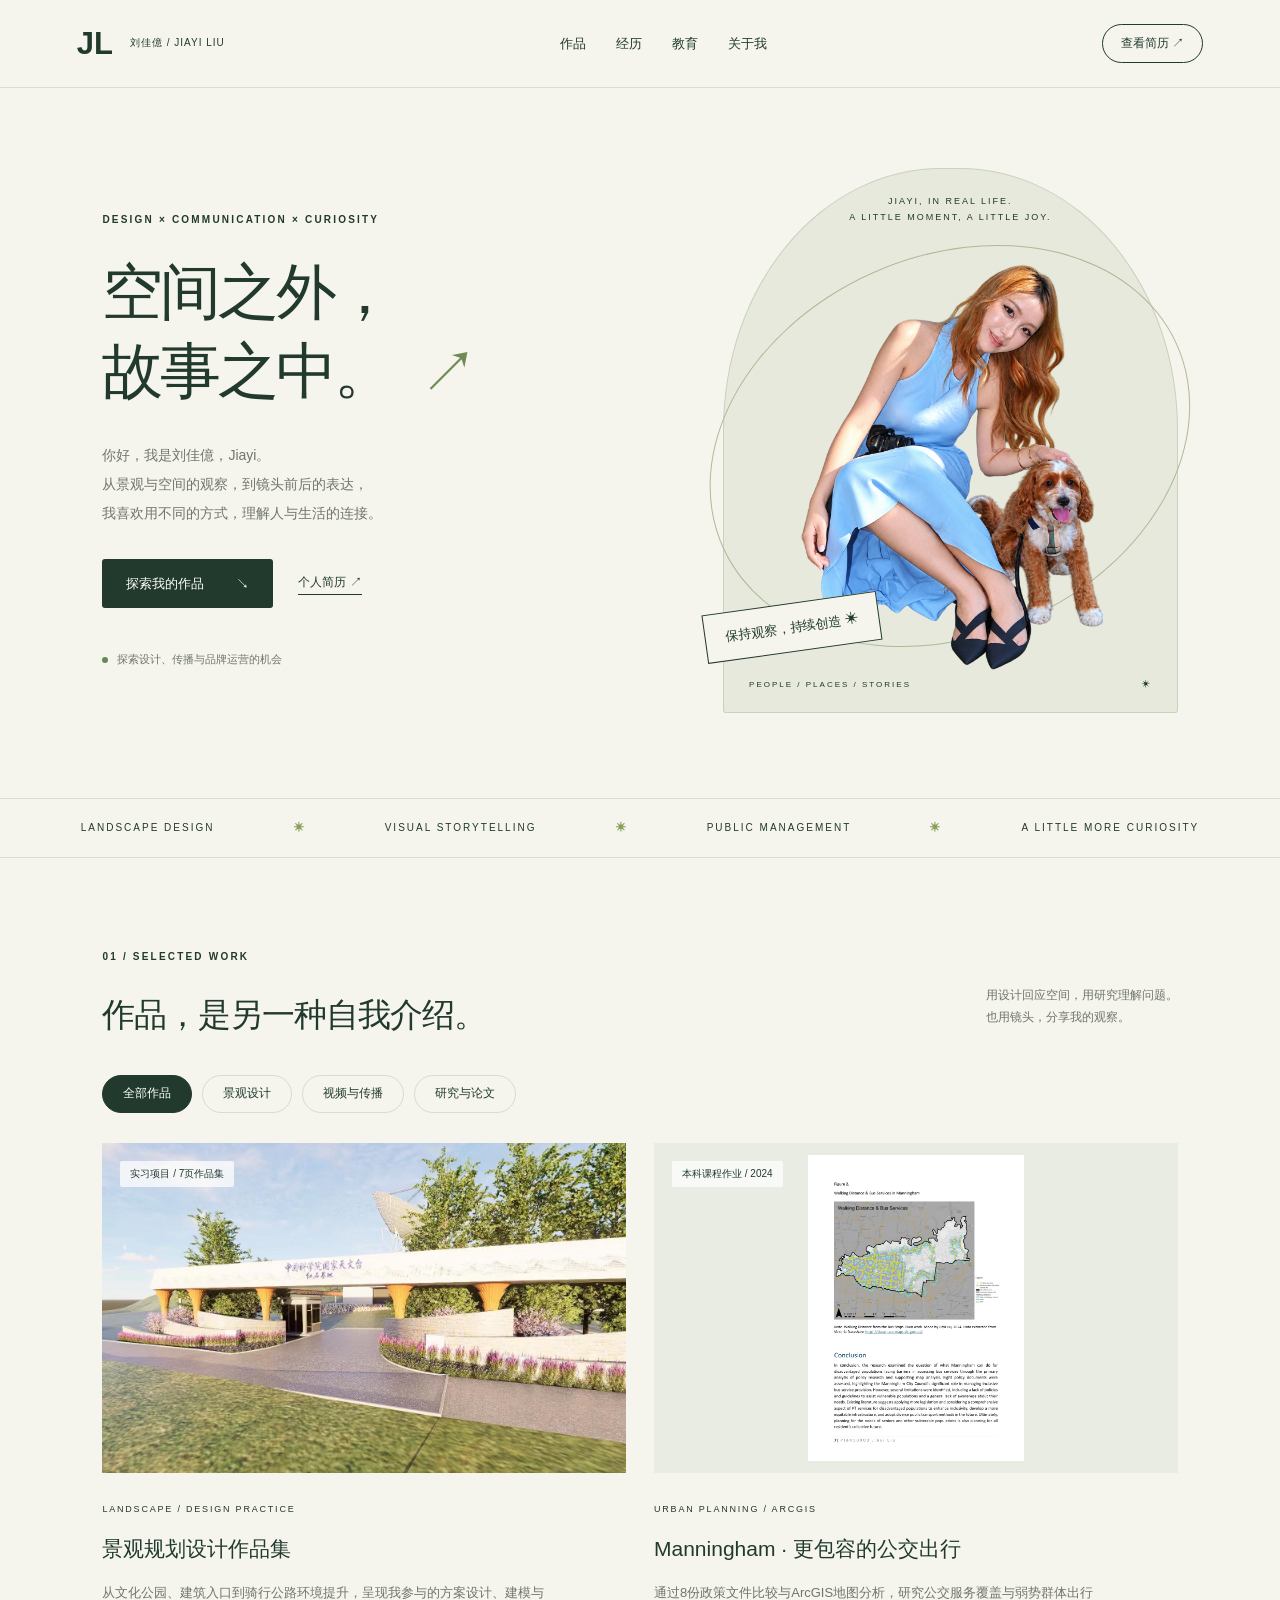
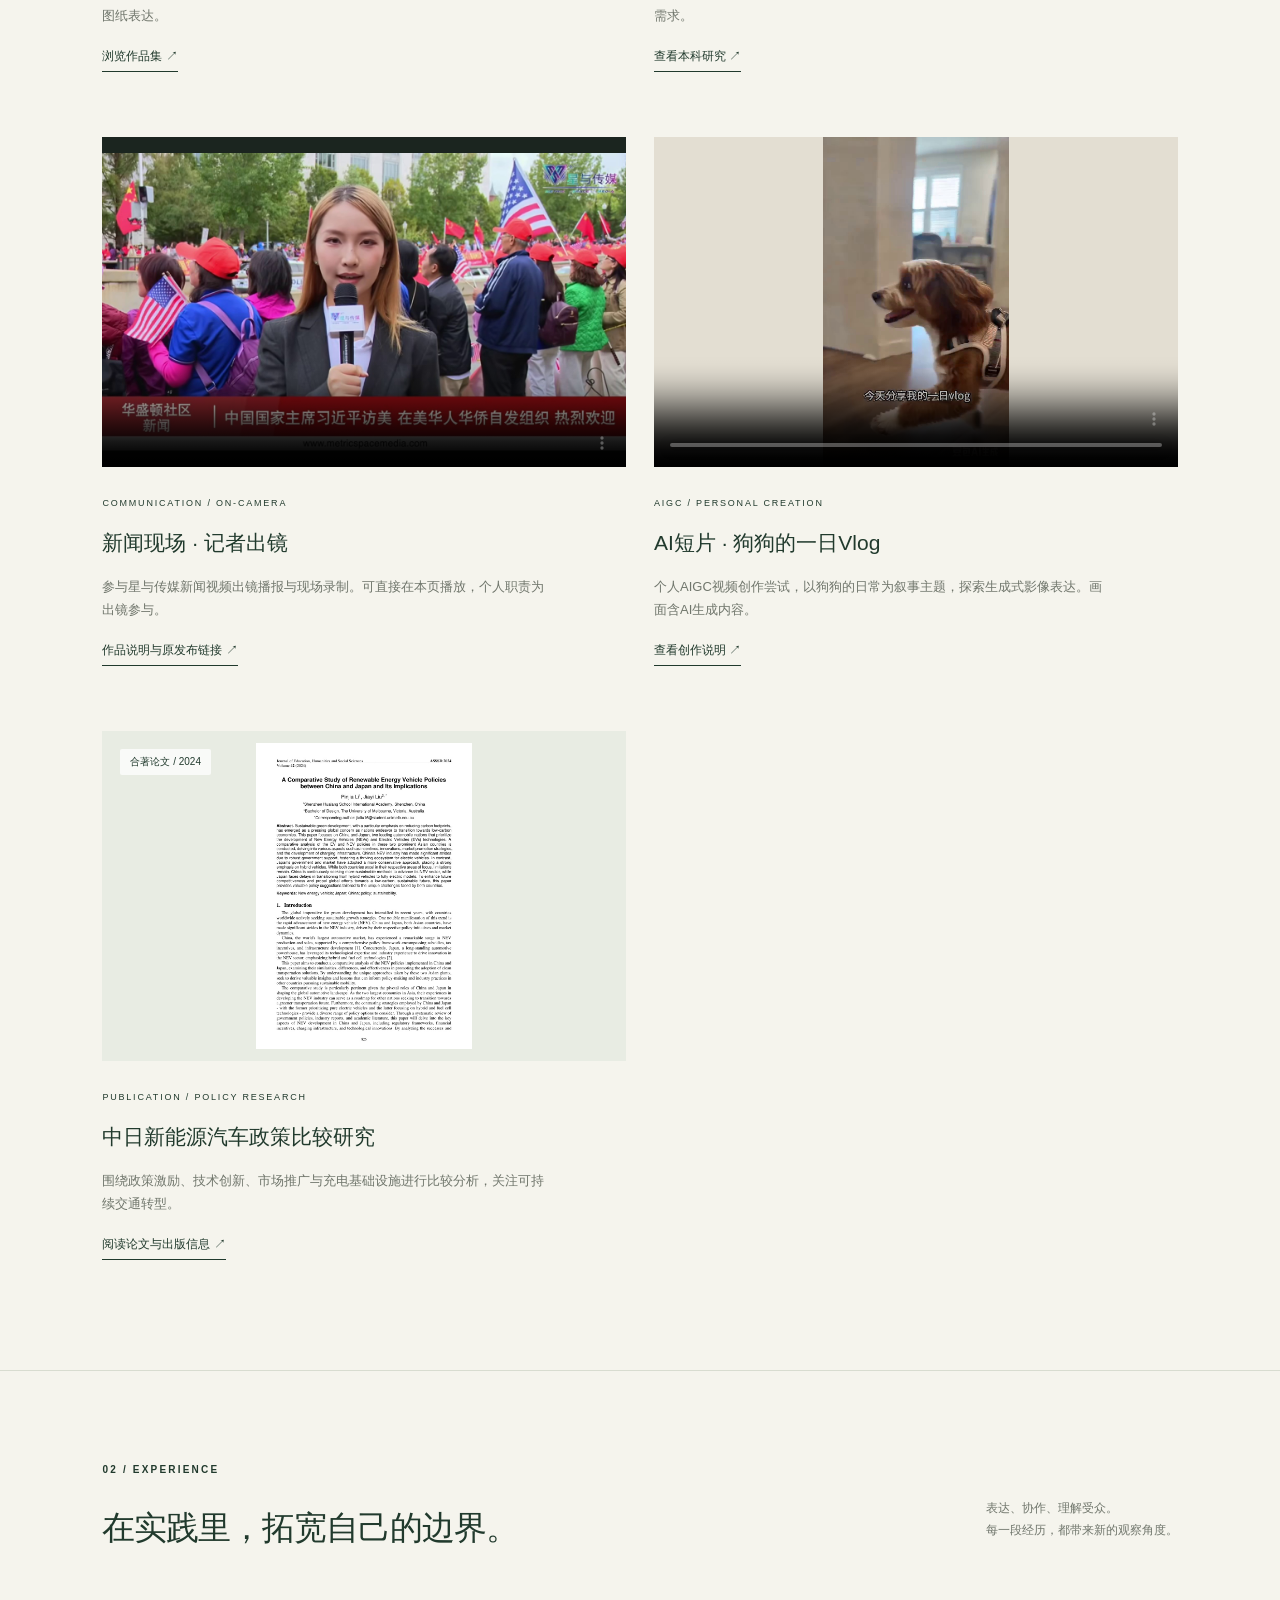
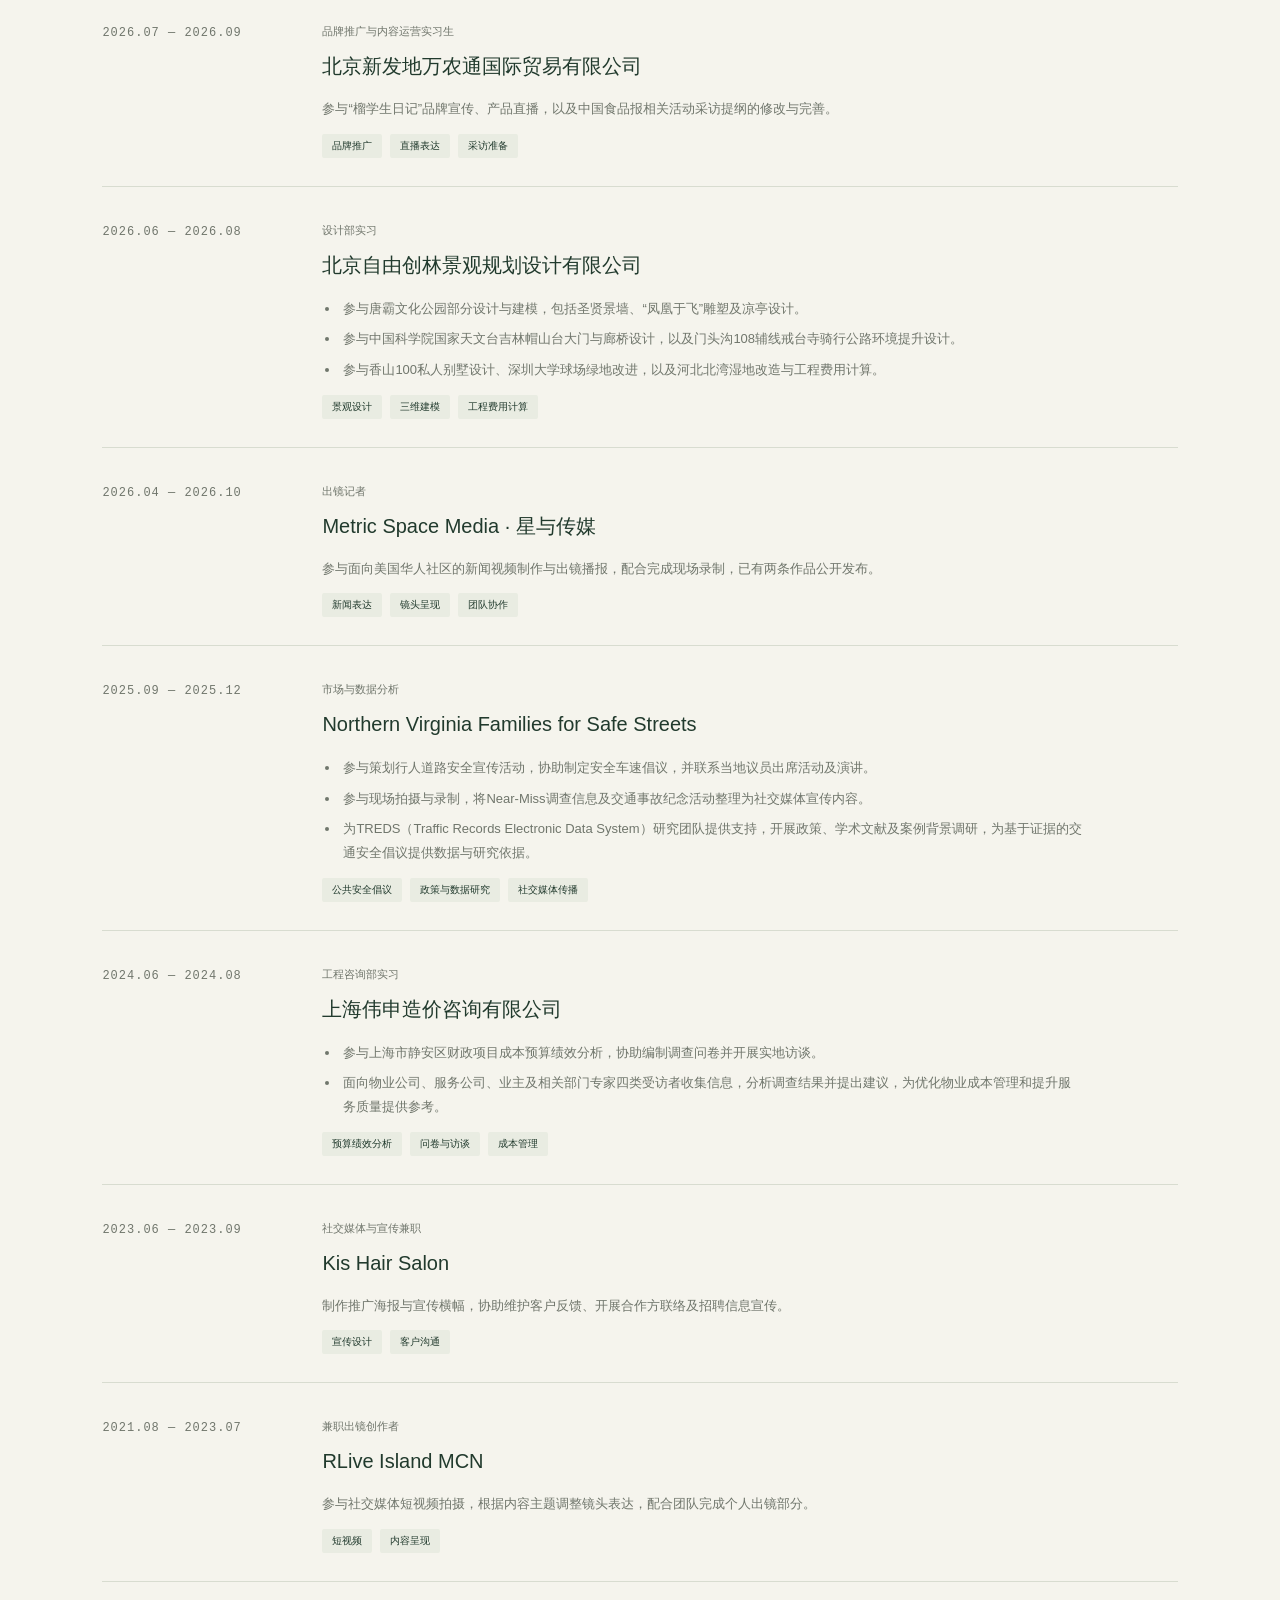
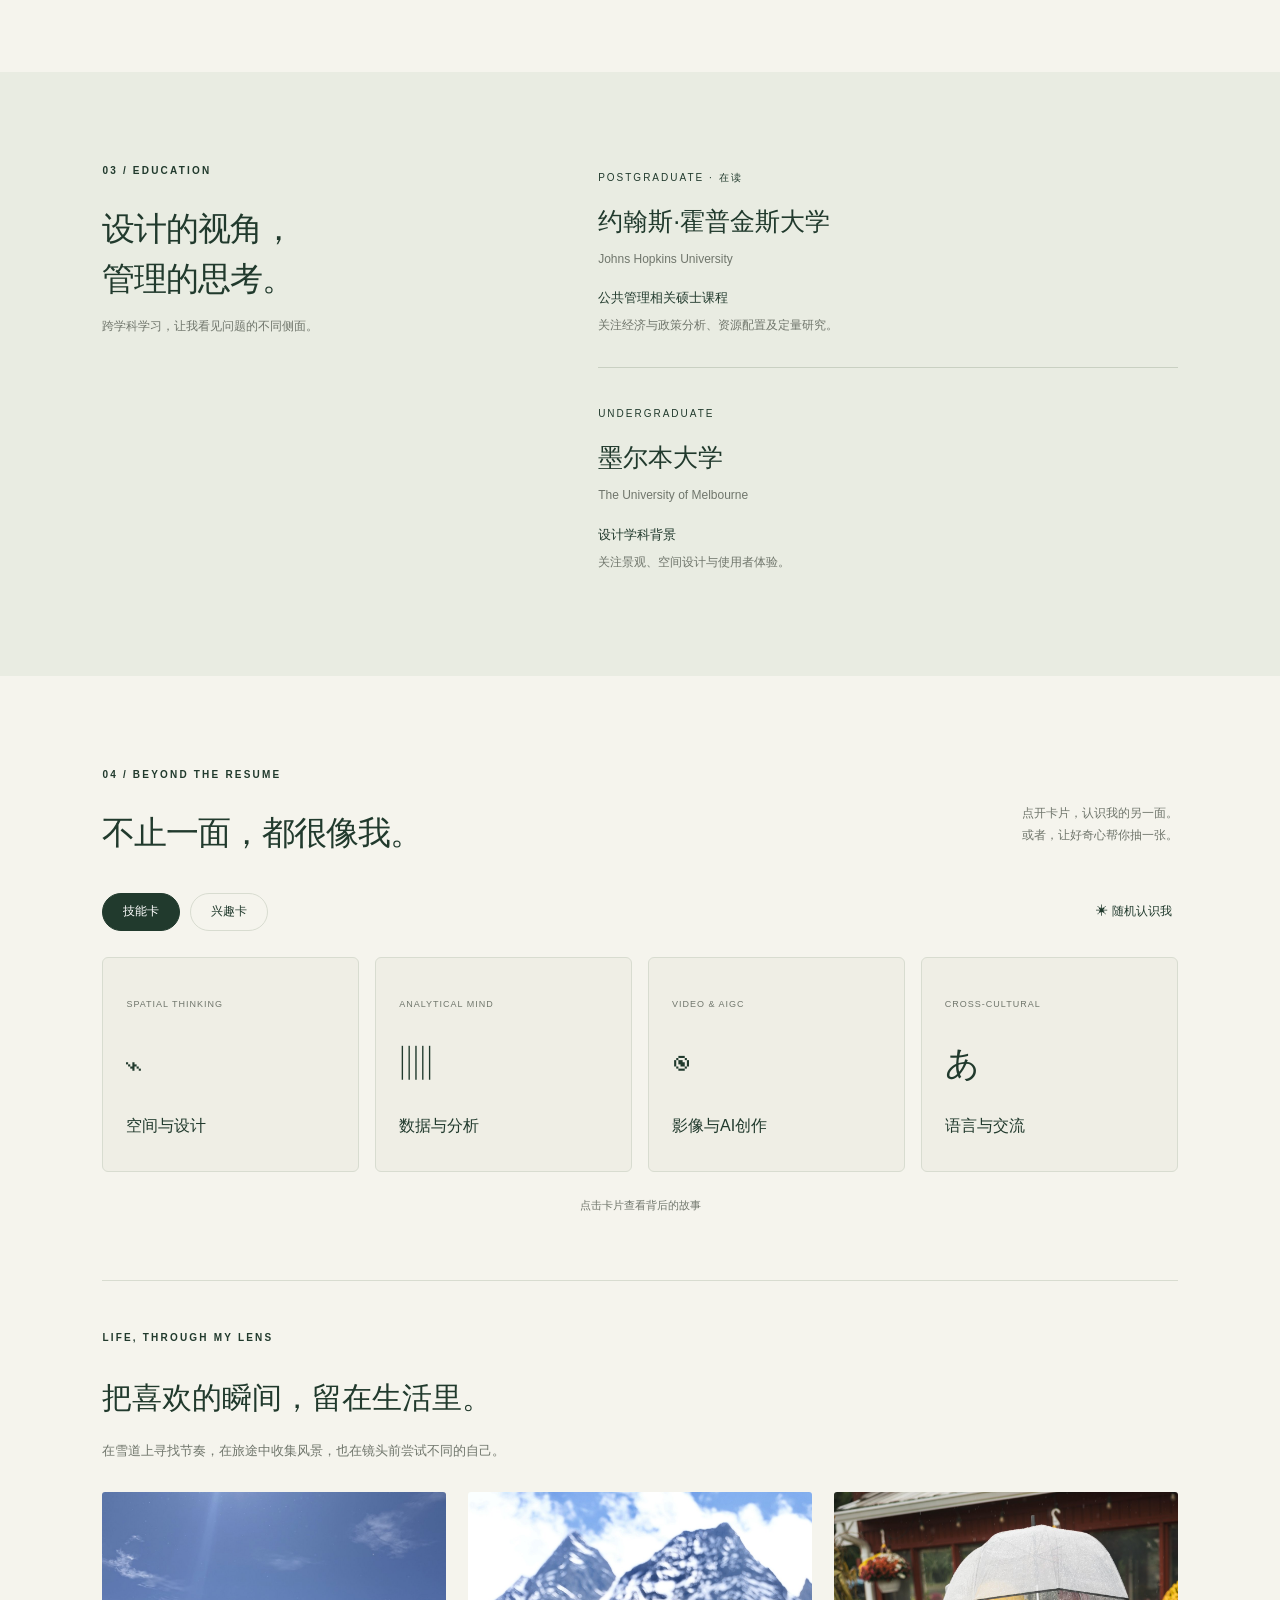
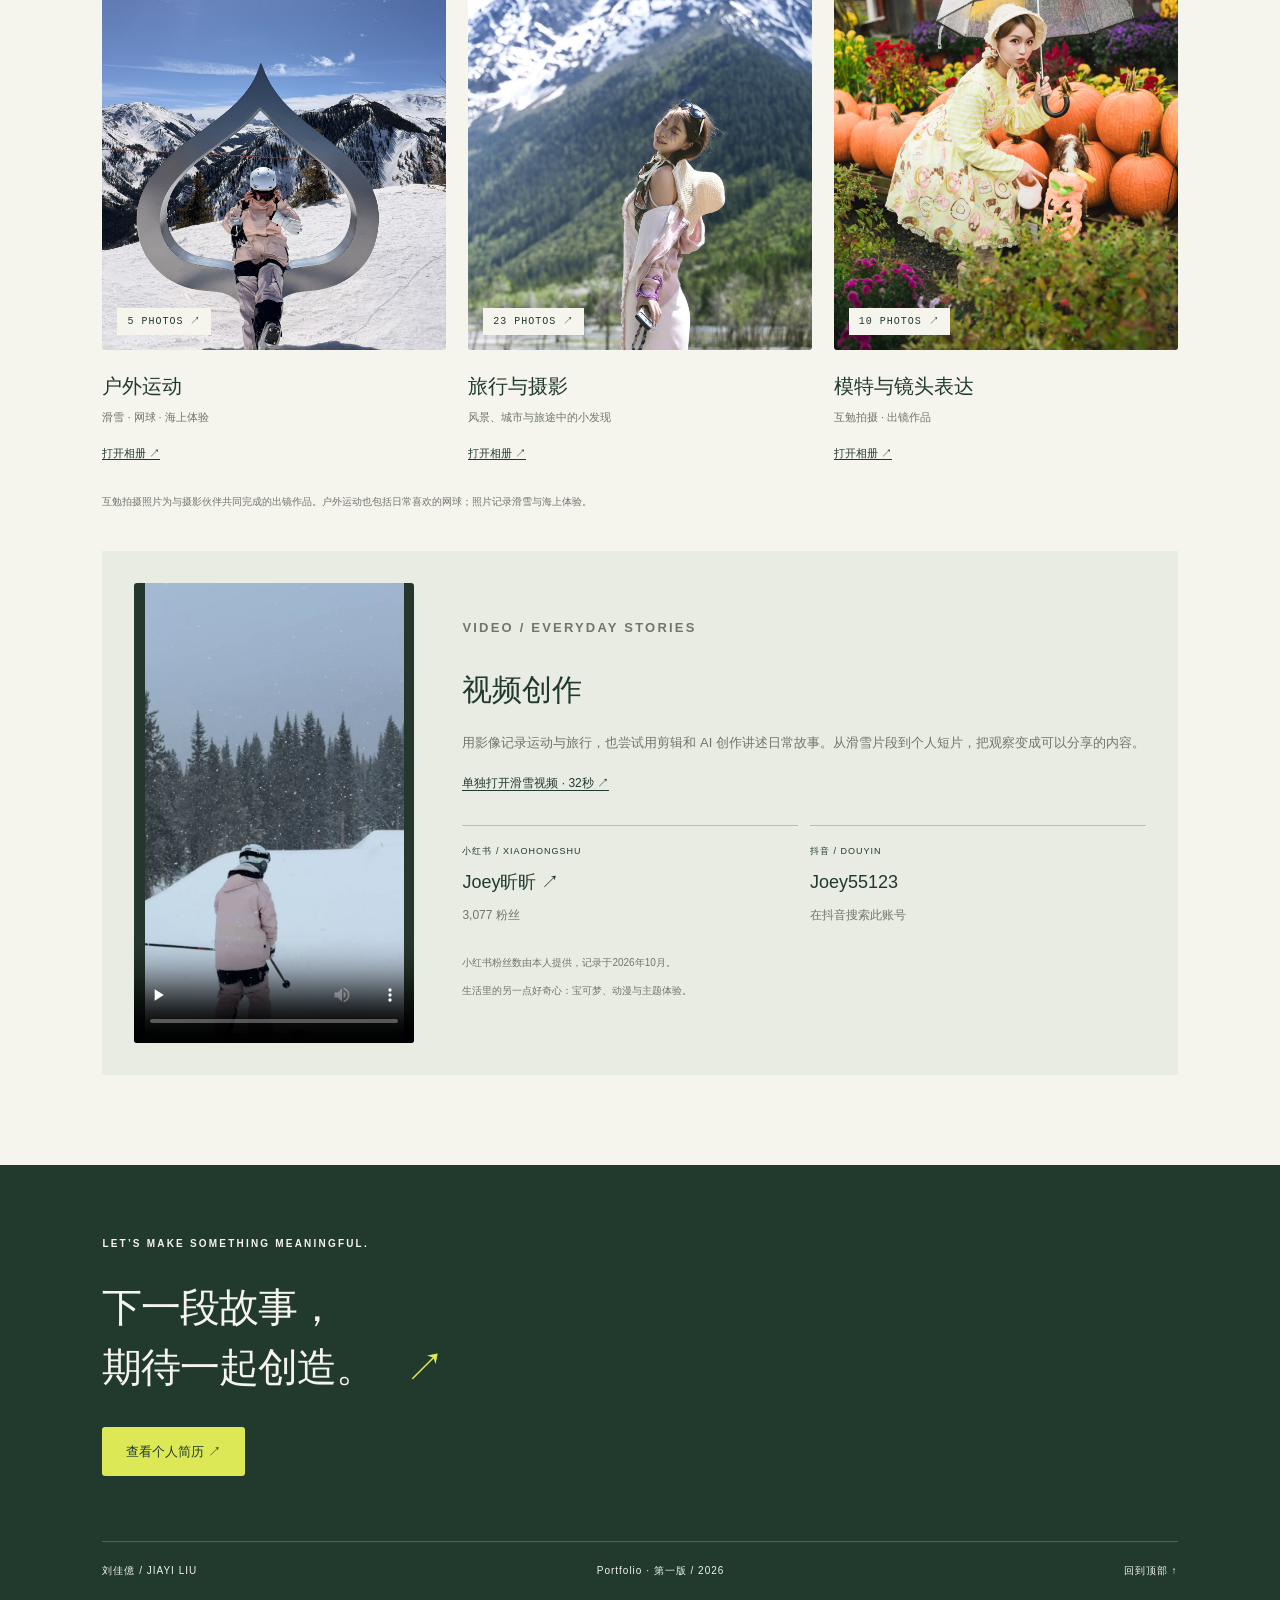
==== index.html @ 6a3fafb0 "Add portfolio website, photos and documents" ====
<!doctype html>
<html lang="zh-CN"><head><meta charset="UTF-8"><meta name="viewport" content="width=device-width,initial-scale=1"><meta name="description" content="刘佳億 Jiayi Liu 的个人作品集：景观设计、视频表达与跨学科学习。"><title>Jiayi Liu — 空间之外，故事之中</title><link rel="stylesheet" href="style.css"></head>
<body><header><a class="logo" href="#home">JL<span>刘佳億 / JIAYI LIU</span></a><nav aria-label="主导航"><a href="#work">作品</a><a href="#experience">经历</a><a href="#education">教育</a><a href="#play">关于我</a></nav><a class="nav-resume" href="resume.html" target="_blank">查看简历 ↗</a></header>
<main><section class="hero" id="home"><div class="hero-copy"><p class="eyebrow">DESIGN × COMMUNICATION × CURIOSITY</p><h1>空间之外，<br>故事<span class="serif">之中。</span><i>↗</i></h1><p class="intro">你好，我是刘佳億，Jiayi。<br>从景观与空间的观察，到镜头前后的表达，<br>我喜欢用不同的方式，理解人与生活的连接。</p><div class="hero-actions"><a class="button" href="#work">探索我的作品 <span>↘</span></a><a class="text-link" href="resume.html" target="_blank">个人简历 ↗</a></div><div class="availability"><span></span>探索设计、传播与品牌运营的机会</div></div><div class="hero-art portrait-art"><div class="art-label">JIAYI, IN REAL LIFE.<br>A LITTLE MOMENT, A LITTLE JOY.</div><div class="portrait-orbit" aria-hidden="true"></div><img class="hero-portrait" src="jiayi-and-dog.png" alt="刘佳億身穿浅蓝色连衣裙，与狗狗一起的生活照" width="1024" height="1536" fetchpriority="high"><span class="floating-tag">保持观察，持续创造 ✳</span><div class="art-caption"><span>PEOPLE / PLACES / STORIES</span><span>✳</span></div></div></section>
<div class="ticker"><span>LANDSCAPE DESIGN</span><b>✳</b><span>VISUAL STORYTELLING</span><b>✳</b><span>PUBLIC MANAGEMENT</span><b>✳</b><span>A LITTLE MORE CURIOSITY</span></div>
<section id="work" class="section"><div class="section-head"><div><p class="eyebrow">01 / SELECTED WORK</p><h2>作品，是另一种自我介绍。</h2></div><p>用设计回应空间，用研究理解问题。<br>也用镜头，分享我的观察。</p></div><div class="filters" role="group" aria-label="作品分类"><button class="active" data-filter="all" aria-pressed="true">全部作品</button><button data-filter="landscape" aria-pressed="false">景观设计</button><button data-filter="video" aria-pressed="false">视频与传播</button><button data-filter="research" aria-pressed="false">研究与论文</button></div><div class="works"><article class="work" data-type="landscape"><div class="cover real-cover"><img src="landscape-cover.jpeg" alt="天文台入口设计效果图，选自个人景观规划设计作品集" loading="lazy"><span class="draft-badge">实习项目 / 7页作品集</span></div><div class="work-info"><span>LANDSCAPE / DESIGN PRACTICE</span><h3>景观规划设计作品集</h3><p>从文化公园、建筑入口到骑行公路环境提升，呈现我参与的方案设计、建模与图纸表达。</p><button class="detail-link" data-project="landscape">浏览作品集 ↗</button></div></article><article class="work" data-type="research"><div class="cover real-cover"><img src="undergraduate-report-p7.jpg" alt="Manningham公交服务与步行范围分析图" loading="lazy"><span class="draft-badge">本科课程作业 / 2024</span></div><div class="work-info"><span>URBAN PLANNING / ARCGIS</span><h3>Manningham · 更包容的公交出行</h3><p>通过8份政策文件比较与ArcGIS地图分析，研究公交服务覆盖与弱势群体出行需求。</p><button class="detail-link" data-project="undergraduate">查看本科研究 ↗</button></div></article><article class="work" data-type="video"><div class="cover video-cover "><video controls playsinline preload="metadata" poster="reporter-film-poster.jpg" aria-label="新闻现场出镜视频"><source src="reporter-film.mp4" type="video/mp4">浏览器无法播放时，可<a href="reporter-film.mp4">打开视频文件</a>。</video></div><div class="work-info"><span>COMMUNICATION / ON-CAMERA</span><h3>新闻现场 · 记者出镜</h3><p>参与星与传媒新闻视频出镜播报与现场录制。可直接在本页播放，个人职责为出镜参与。</p><button class="detail-link" data-project="news">作品说明与原发布链接 ↗</button></div></article><article class="work" data-type="video"><div class="cover video-cover vertical"><video controls playsinline preload="metadata" poster="aigc-film-poster.jpg" aria-label="AI生成短片：狗狗的一日Vlog"><source src="aigc-film.mp4" type="video/mp4">浏览器无法播放时，可<a href="aigc-film.mp4">打开视频文件</a>。</video></div><div class="work-info"><span>AIGC / PERSONAL CREATION</span><h3>AI短片 · 狗狗的一日Vlog</h3><p>个人AIGC视频创作尝试，以狗狗的日常为叙事主题，探索生成式影像表达。画面含AI生成内容。</p><button class="detail-link" data-project="personal">查看创作说明 ↗</button></div></article><article class="work" data-type="research"><div class="cover real-cover"><img src="published-paper-p1.jpg" alt="中日新能源汽车政策比较论文首页" loading="lazy"><span class="draft-badge">合著论文 / 2024</span></div><div class="work-info"><span>PUBLICATION / POLICY RESEARCH</span><h3>中日新能源汽车政策比较研究</h3><p>围绕政策激励、技术创新、市场推广与充电基础设施进行比较分析，关注可持续交通转型。</p><button class="detail-link" data-project="paper">阅读论文与出版信息 ↗</button></div></article></div></section>
<section class="experience section" id="experience"><div class="section-head"><div><p class="eyebrow">02 / EXPERIENCE</p><h2>在实践里，拓宽自己的边界。</h2></div><p>表达、协作、理解受众。<br>每一段经历，都带来新的观察角度。</p></div><div class="timeline">
<article><time>2026.07 — 2026.09</time><div><span class="role">品牌推广与内容运营实习生</span><h3>北京新发地万农通国际贸易有限公司</h3><p>参与“榴学生日记”品牌宣传、产品直播，以及中国食品报相关活动采访提纲的修改与完善。</p><div class="tags"><span>品牌推广</span><span>直播表达</span><span>采访准备</span></div></div></article>
<article><time>2026.06 — 2026.08</time><div><span class="role">设计部实习</span><h3>北京自由创林景观规划设计有限公司</h3><ul class="experience-points"><li>参与唐霸文化公园部分设计与建模，包括圣贤景墙、“凤凰于飞”雕塑及凉亭设计。</li><li>参与中国科学院国家天文台吉林帽山台大门与廊桥设计，以及门头沟108辅线戒台寺骑行公路环境提升设计。</li><li>参与香山100私人别墅设计、深圳大学球场绿地改进，以及河北北湾湿地改造与工程费用计算。</li></ul><div class="tags"><span>景观设计</span><span>三维建模</span><span>工程费用计算</span></div></div></article>
<article><time>2026.04 — 2026.10</time><div><span class="role">出镜记者</span><h3>Metric Space Media · 星与传媒</h3><p>参与面向美国华人社区的新闻视频制作与出镜播报，配合完成现场录制，已有两条作品公开发布。</p><div class="tags"><span>新闻表达</span><span>镜头呈现</span><span>团队协作</span></div></div></article>
<article><time>2025.09 — 2025.12</time><div><span class="role">市场与数据分析</span><h3>Northern Virginia Families for Safe Streets</h3><ul class="experience-points"><li>参与策划行人道路安全宣传活动，协助制定安全车速倡议，并联系当地议员出席活动及演讲。</li><li>参与现场拍摄与录制，将Near-Miss调查信息及交通事故纪念活动整理为社交媒体宣传内容。</li><li>为TREDS（Traffic Records Electronic Data System）研究团队提供支持，开展政策、学术文献及案例背景调研，为基于证据的交通安全倡议提供数据与研究依据。</li></ul><div class="tags"><span>公共安全倡议</span><span>政策与数据研究</span><span>社交媒体传播</span></div></div></article>
<article><time>2024.06 — 2024.08</time><div><span class="role">工程咨询部实习</span><h3>上海伟申造价咨询有限公司</h3><ul class="experience-points"><li>参与上海市静安区财政项目成本预算绩效分析，协助编制调查问卷并开展实地访谈。</li><li>面向物业公司、服务公司、业主及相关部门专家四类受访者收集信息，分析调查结果并提出建议，为优化物业成本管理和提升服务质量提供参考。</li></ul><div class="tags"><span>预算绩效分析</span><span>问卷与访谈</span><span>成本管理</span></div></div></article>
<article><time>2023.06 — 2023.09</time><div><span class="role">社交媒体与宣传兼职</span><h3>Kis Hair Salon</h3><p>制作推广海报与宣传横幅，协助维护客户反馈、开展合作方联络及招聘信息宣传。</p><div class="tags"><span>宣传设计</span><span>客户沟通</span></div></div></article>
<article><time>2021.08 — 2023.07</time><div><span class="role">兼职出镜创作者</span><h3>RLive Island MCN</h3><p>参与社交媒体短视频拍摄，根据内容主题调整镜头表达，配合团队完成个人出镜部分。</p><div class="tags"><span>短视频</span><span>内容呈现</span></div></div></article></div></section>
<section id="education" class="section education"><div><p class="eyebrow">03 / EDUCATION</p><h2>设计的视角，<br>管理的思考。</h2><p class="muted">跨学科学习，让我看见问题的不同侧面。</p></div><div class="schools"><article><span>POSTGRADUATE · 在读</span><h3>约翰斯·霍普金斯大学</h3><p>Johns Hopkins University</p><b>公共管理相关硕士课程</b><p>关注经济与政策分析、资源配置及定量研究。</p></article><article><span>UNDERGRADUATE</span><h3>墨尔本大学</h3><p>The University of Melbourne</p><b>设计学科背景</b><p>关注景观、空间设计与使用者体验。</p></article></div></section>
<section id="play" class="section play"><div class="section-head"><div><p class="eyebrow">04 / BEYOND THE RESUME</p><h2>不止一面，都很像我。</h2></div><p>点开卡片，认识我的另一面。<br>或者，让好奇心帮你抽一张。</p></div><div class="play-top"><div class="filters"><button class="active" data-deck="skill" aria-pressed="true">技能卡</button><button data-deck="life" aria-pressed="false">兴趣卡</button></div><button class="shuffle" id="shuffle">✳ 随机认识我</button></div><div class="cards" id="cards"></div><p class="card-status" id="card-status" aria-live="polite">点击卡片查看背后的故事</p><div class="life-journal"><div class="journal-heading"><p class="eyebrow">LIFE, THROUGH MY LENS</p><h3>把喜欢的瞬间，留在生活里。</h3><p>在雪道上寻找节奏，在旅途中收集风景，也在镜头前尝试不同的自己。</p></div><div class="album-grid"><button class="album-card" data-album="outdoor" aria-label="打开户外运动相册，共5张"><div class="album-image"><img src="167.jpg" alt="户外运动精选照片" loading="lazy" width="600" height="800"><span>5 PHOTOS ↗</span></div><div class="album-caption"><h4>户外运动</h4><p>滑雪 · 网球 · 海上体验</p><span>打开相册 ↗</span></div></button><button class="album-card" data-album="travel" aria-label="打开旅行与摄影相册，共23张"><div class="album-image"><img src="182.jpg" alt="旅行与摄影精选照片" loading="lazy" width="600" height="800"><span>23 PHOTOS ↗</span></div><div class="album-caption"><h4>旅行与摄影</h4><p>风景、城市与旅途中的小发现</p><span>打开相册 ↗</span></div></button><button class="album-card" data-album="portrait" aria-label="打开模特与镜头表达相册，共10张"><div class="album-image"><img src="172.jpg" alt="模特与镜头表达精选照片" loading="lazy" width="600" height="800"><span>10 PHOTOS ↗</span></div><div class="album-caption"><h4>模特与镜头表达</h4><p>互勉拍摄 · 出镜作品</p><span>打开相册 ↗</span></div></button></div><p class="journal-note">互勉拍摄照片为与摄影伙伴共同完成的出镜作品。户外运动也包括日常喜欢的网球；照片记录滑雪与海上体验。</p><div class="creator-panel"><div class="ski-film"><video controls playsinline preload="none" poster="ski-poster.jpg" aria-label="滑雪生活视频"><source src="ski.mp4" type="video/mp4">你的浏览器不支持视频播放。</video></div><div class="creator-copy"><p class="eyebrow">VIDEO / EVERYDAY STORIES</p><h3>视频创作</h3><p>用影像记录运动与旅行，也尝试用剪辑和 AI 创作讲述日常故事。从滑雪片段到个人短片，把观察变成可以分享的内容。</p><a class="text-link" href="ski.mp4" target="_blank" rel="noopener">单独打开滑雪视频 · 32秒 ↗</a><div class="social-cards"><a href="https://xhslink.cn/o/PVgVOR9aGc" target="_blank" rel="noopener"><small>小红书 / XIAOHONGSHU</small><strong>Joey昕昕 ↗</strong><span>3,077 粉丝</span></a><div><small>抖音 / DOUYIN</small><strong>Joey55123</strong><span>在抖音搜索此账号</span></div></div><p class="metric-note">小红书粉丝数由本人提供，记录于2026年10月。</p><p class="journal-note">生活里的另一点好奇心：宝可梦、动漫与主题体验。</p></div></div></div></section>
<footer><p class="eyebrow">LET’S MAKE SOMETHING MEANINGFUL.</p><h2>下一段故事，<br>期待一起创造。<span>↗</span></h2><a class="button" href="resume.html" target="_blank">查看个人简历 ↗</a><div class="footer-bottom"><span>刘佳億 / JIAYI LIU</span><span>Portfolio · 第一版 / 2026</span><a href="#home">回到顶部 ↑</a></div></footer></main>
<dialog id="project-dialog"><button class="close" aria-label="关闭作品详情">×</button><div id="dialog-content"></div></dialog><dialog id="photo-dialog" aria-labelledby="photo-title"><button class="photo-close" aria-label="关闭相册">×</button><div class="photo-head"><h2 id="photo-title"></h2><p id="photo-count" aria-live="polite"></p></div><img id="photo-image" alt=""><div class="photo-controls"><button id="photo-prev" aria-label="上一张照片">← 上一张</button><p id="photo-caption"></p><button id="photo-next" aria-label="下一张照片">下一张 →</button></div><div id="photo-thumbs" class="photo-thumbs"></div></dialog><script src="app.js"></script></body></html>
---- style.css ----
body{font-family:"Microsoft YaHei","PingFang SC",Arial,sans-serif}
:root{--paper:#f5f4ed;--ink:#213a2d;--muted:#70766c;--line:#d8dcd0;--lime:#dce856}*{box-sizing:border-box}html{scroll-behavior:smooth;scroll-padding-top:90px}body{margin:0;background:var(--paper);color:var(--ink);font:15px/1.8 'Microsoft YaHei','PingFang SC',Arial,sans-serif}a{color:inherit;text-decoration:none}button{font:inherit;color:inherit;cursor:pointer}button:focus-visible,a:focus-visible{outline:3px solid #ec7755;outline-offset:5px}header{height:88px;padding:0 6%;display:flex;align-items:center;justify-content:space-between;border-bottom:1px solid var(--line);background:var(--paper);position:sticky;top:0;z-index:5}.logo{font-size:31px;font-weight:700;display:flex;align-items:center;gap:17px}.logo span{font-size:10px;letter-spacing:1px;font-weight:500}nav{display:flex;gap:30px;font-size:13px}.nav-resume{font-size:12px;border:1px solid var(--ink);padding:8px 18px;border-radius:30px}.hero{display:grid;grid-template-columns:1.2fr 1fr;gap:7%;padding:80px 8% 85px;max-width:1550px;margin:auto;align-items:center}.eyebrow{font-size:10px;font-weight:600;letter-spacing:2.2px;margin:0 0 24px}h1{font-size:clamp(43px,4.8vw,76px);line-height:1.28;letter-spacing:-3px;margin:0 0 30px;font-weight:500;position:relative}.serif{font-family:'Songti SC','SimSun',serif;font-weight:500}h1 i{font-style:normal;font-size:58px;margin-left:28px;color:#708a55}.intro{color:var(--muted);font-size:14px;line-height:2.1}.hero-actions{display:flex;gap:25px;align-items:center;margin-top:30px}.button{display:inline-flex;gap:32px;align-items:center;padding:13px 24px;border-radius:3px;background:var(--ink);color:white;font-size:13px}.button:hover{background:#456848}.text-link{font-size:12px;border-bottom:1px solid}.availability{font-size:11px;margin-top:42px;color:var(--muted);display:flex;align-items:center;gap:9px}.availability span{width:6px;height:6px;border-radius:50%;background:#658954}.hero-art{background:#e6e9db;position:relative;aspect-ratio:1/1.1;transform:rotate(2deg);border:1px solid #cad1bf;box-shadow:12px 15px 0 #eaeadd}.hero-art svg{width:100%;height:100%}.art-label{position:absolute;left:25px;top:25px;letter-spacing:2px;font-size:9px}.art-caption{position:absolute;bottom:20px;left:25px;right:25px;display:flex;justify-content:space-between;font-size:9px;letter-spacing:2px}.floating-tag{position:absolute;bottom:70px;left:-27px;padding:12px 20px;border:1px solid var(--ink);background:var(--paper);font-size:13px;transform:rotate(-8deg);animation:float 5s ease-in-out infinite}@keyframes float{50%{transform:translateY(-9px) rotate(-5deg)}}.ticker{border-block:1px solid var(--line);display:flex;justify-content:space-around;gap:20px;padding:20px 4%;font-size:10px;letter-spacing:2px;overflow:hidden;white-space:nowrap}.ticker b{color:#879e57}.section{padding:90px 8%;max-width:1550px;margin:auto}.section-head{display:flex;justify-content:space-between;gap:35px;align-items:end;margin-bottom:35px}h2{font-size:clamp(25px,2.6vw,40px);font-weight:500;line-height:1.5;margin:0;letter-spacing:-1px}.section-head>p,.muted{color:var(--muted);font-size:12px}.filters{display:flex;gap:10px;flex-wrap:wrap}.filters button{border:1px solid var(--line);border-radius:30px;padding:7px 20px;background:transparent;font-size:12px}.filters .active{background:var(--ink);color:white;border-color:var(--ink)}.works{display:grid;grid-template-columns:repeat(2,1fr);gap:45px 28px;margin-top:30px}.work[hidden]{display:none}.work:last-child{grid-column:1/-1;display:grid;grid-template-columns:1fr 1fr;gap:30px;align-items:center}.cover{height:330px;position:relative;overflow:hidden}.draft-badge{position:absolute;top:18px;left:18px;padding:4px 10px;background:#ffffffbd;font-size:10px;border-radius:2px;z-index:1}.cover-number{position:absolute;bottom:18px;right:22px;font-size:11px}.plan{background:repeating-linear-gradient(90deg,transparent 0 29px,#ced6bd 30px 31px),repeating-linear-gradient(0deg,#e0e7d3 0 29px,#ced6bd 30px 31px)}.plan-path{position:absolute;width:360px;height:160px;background:#9aac84;border:22px double #dce6d0;border-radius:50%;transform:rotate(-35deg);top:95px;left:18%}.plan-lines{position:absolute;bottom:30px;left:27px;letter-spacing:4px;font-size:22px}.plan-lines em{font-family:Georgia,serif;font-size:17px;letter-spacing:0}.editorial{background:#d1dcfa}.large-quote{position:absolute;left:35px;top:80px;font-size:40px;font-weight:500;line-height:1.4;letter-spacing:-2px}.large-quote span{font-family:'Songti SC','SimSun',serif}.play-icon{position:absolute;right:35px;bottom:50px;width:65px;height:65px;border:1px solid;border-radius:50%;text-align:center;line-height:62px;font-size:31px}.personal{background:#e6b397;padding:35px}.viewfinder{border:1px solid #795a49;height:100%;padding:18px;display:flex;flex-direction:column;justify-content:space-between}.viewfinder span,.viewfinder small{font-size:9px;letter-spacing:2px}.viewfinder i{display:inline-block;background:#a64431;width:6px;height:6px;border-radius:50%}.viewfinder strong{font-weight:500;font-size:30px;line-height:1.5}.work-info{padding:20px 0}.work-info>span{font-size:9px;letter-spacing:1.8px}.work h3{margin:10px 0;font-size:21px;font-weight:500}.work p{color:var(--muted);font-size:13px;max-width:450px}.detail-link{background:none;border:0;border-bottom:1px solid;padding:4px 0;font-size:12px}.experience{border-top:1px solid var(--line)}.timeline article{display:grid;grid-template-columns:220px 1fr;padding:28px 0;border-bottom:1px solid var(--line)}time{font:12px/2 monospace;letter-spacing:1px;padding-top:5px;color:var(--muted)}.role{font-size:11px;color:var(--muted)}.timeline h3{font-size:20px;font-weight:500;margin:5px 0}.timeline p{font-size:13px;color:var(--muted);max-width:700px}.tags{display:flex;gap:8px}.tags span{font-size:10px;background:#e9ece2;border-radius:2px;padding:3px 10px}.education{background:#e9ece2;display:grid;grid-template-columns:1fr 1.3fr;gap:50px;max-width:none}.schools article+article{border-top:1px solid #c9d0c2;margin-top:30px;padding-top:30px}.schools span{font-size:10px;letter-spacing:2px}.schools h3{font-size:25px;font-weight:500;margin:10px 0 0}.schools p{font-size:12px;color:var(--muted);margin:5px 0 13px}.schools b{font-size:13px;font-weight:500}.play-top{display:flex;justify-content:space-between;align-items:center;margin-bottom:26px}.shuffle{background:none;border:none;font-size:12px}.cards{display:grid;grid-template-columns:repeat(4,1fr);gap:16px}.flip-card{border:1px solid var(--line);border-radius:6px;background:#efeee5;min-height:215px;padding:23px;text-align:left;transition:transform .25s,background .25s;position:relative}.flip-card:hover{transform:translateY(-6px)}.flip-card .symbol{display:block;font-size:34px;margin:18px 0}.flip-card b{display:block;font-weight:500;font-size:16px}.flip-card small{font-size:9px;letter-spacing:1px;color:var(--muted)}.flip-card .back{display:none;font-size:13px;line-height:1.9}.flip-card.flipped{background:var(--lime)}.flip-card.flipped .front{display:none}.flip-card.flipped .back{display:block}.card-status{text-align:center;font-size:11px;color:var(--muted);margin-top:24px}footer{background:var(--ink);color:var(--paper);padding:70px 8% 24px}footer h2{font-size:40px;margin-bottom:30px}footer h2 span{color:var(--lime);margin-left:30px}footer .button{background:var(--lime);color:var(--ink)}.footer-bottom{border-top:1px solid #516153;margin-top:65px;padding-top:20px;display:flex;justify-content:space-between;font-size:10px;letter-spacing:1px}dialog{border:0;background:var(--paper);color:var(--ink);width:min(700px,92vw);max-height:85vh;padding:45px;border-radius:7px;box-shadow:0 20px 100px #0003}dialog::backdrop{background:#18251cd4}.close{position:absolute;right:15px;top:10px;background:none;border:0;font-size:27px}dialog h2{font-size:27px;margin-bottom:20px}dialog p{font-size:14px;color:var(--muted)}.video-links{display:grid;gap:14px;margin-top:24px}.video-links a{padding:20px;border:1px solid var(--line);display:flex;justify-content:space-between}.placeholder-note{border:1px dashed #a6b098;padding:24px;margin-top:24px;font-size:13px}.resume-page{max-width:850px;margin:40px auto;padding:40px}.resume-page h1{font-size:40px;letter-spacing:0}.resume-page h2{font-size:21px;margin-top:30px;border-bottom:1px solid var(--line);padding-bottom:10px}.resume-page h3{font-size:16px}.resume-page .print{float:right;padding:10px 20px}.resume-page p{font-size:14px}@media(max-width:760px){header{height:70px;padding:0 5%}.logo span{display:none}nav{gap:16px;font-size:11px}.nav-resume{font-size:10px;padding:6px 10px}.hero{grid-template-columns:1fr;padding:48px 7%;gap:45px}.hero-art{width:85%;margin:0 auto}.hero h1{font-size:49px}.intro{font-size:13px}.section{padding:60px 7%}.section-head{display:block}.section-head>p{margin-top:20px}.ticker{justify-content:start}.works{grid-template-columns:1fr}.work:last-child{display:block}.cover{height:300px}.timeline article{grid-template-columns:1fr;gap:10px}.timeline h3{font-size:18px}.education{grid-template-columns:1fr}.cards{grid-template-columns:1fr 1fr}.flip-card{padding:18px;min-height:210px}.footer-bottom{gap:15px;flex-wrap:wrap}footer h2{font-size:32px}.resume-page{margin:0;padding:24px}.play-top{gap:8px}.filters button{padding:6px 13px}dialog{padding:35px 24px}}@media(prefers-reduced-motion:reduce){html{scroll-behavior:auto}*,*::before,*::after{animation:none!important;transition:none!important}}@media print{.print{display:none}.resume-page{margin:0;padding:0}body{background:white}}

/* Portrait and expanded experience */
.portrait-art{aspect-ratio:1/1.2;transform:none;border-radius:48% 48% 3px 3px;box-shadow:none;background:#e6e9db;overflow:visible}.portrait-art .art-label{top:24px;left:50%;transform:translateX(-50%);white-space:nowrap;text-align:center;z-index:2}.hero-portrait{position:absolute;inset:55px 0 30px;width:100%;height:calc(100% - 85px);object-fit:contain;object-position:center bottom;z-index:1}.portrait-orbit{position:absolute;inset:16% -5% 14%;border:1px solid #afba97;border-radius:50%;transform:rotate(-24deg)}.portrait-art .floating-tag{z-index:3;bottom:60px;left:-20px}.portrait-art .art-caption{font-size:8px}.experience-points{padding-left:18px;font-size:13px;color:var(--muted);max-width:760px;margin:14px 0}.experience-points li{padding-left:3px;margin:7px 0}.timeline h3{overflow-wrap:anywhere}.tags{flex-wrap:wrap}@media(max-width:760px){.portrait-art{width:95%;min-height:365px}.portrait-art .floating-tag{left:-8px;font-size:11px;padding:8px 12px}.hero-portrait{top:50px}}
.hero{overflow:hidden}

/* Real work, self-hosted films and documents */
.work:last-child{grid-column:auto;display:block}.real-cover{background:#e7e9df}.real-cover img{width:100%;height:100%;object-fit:cover;object-position:center}.work[data-type="research"] .real-cover img{object-fit:contain;background:#e8ece3;padding:12px}.video-cover{background:#1b251f;display:flex;align-items:center;justify-content:center}.video-cover video{width:100%;height:100%;object-fit:contain}.video-cover.vertical{background:#e3ded2}.document-actions{display:flex;align-items:center;gap:22px;flex-wrap:wrap;margin:25px 0}.pdf-gallery{display:grid;gap:18px;margin-top:25px}.pdf-gallery img{max-width:100%;height:auto;border:1px solid var(--line)}.english-title{font-family:Georgia,serif;font-size:19px!important;color:var(--ink)!important;line-height:1.6}.source-links{display:grid;gap:12px;margin-top:24px;font-size:12px;overflow-wrap:anywhere}.source-links a{border-bottom:1px solid var(--line);padding-bottom:8px}@media(max-width:760px){.video-cover{height:auto;min-height:200px}.video-cover video{height:auto;max-height:480px}.real-cover{height:300px}}
.life-journal{margin-top:64px;border-top:1px solid var(--line);padding-top:48px}.journal-heading h3,.creator-copy h3{font-size:30px;font-weight:500;margin:0 0 14px}.journal-heading>p:last-child,.creator-copy>p{font-size:13px;color:var(--muted)}.album-grid{display:grid;grid-template-columns:repeat(3,1fr);gap:22px;margin-top:30px}.album-card{padding:0;border:0;background:none;text-align:left}.album-image{position:relative;aspect-ratio:3/4;overflow:hidden;border-radius:3px}.album-image img{width:100%;height:100%;object-fit:cover;transition:transform .4s}.album-card:hover img{transform:scale(1.025)}.album-image>span{position:absolute;bottom:15px;left:15px;background:var(--paper);padding:5px 10px;font:10px/1.7 monospace;letter-spacing:1px}.album-caption{padding:18px 0}.album-caption h4{font-size:20px;font-weight:500;margin:0}.album-caption p{font-size:11px;color:var(--muted);margin:4px 0 10px}.album-caption>span{font-size:11px;border-bottom:1px solid}.journal-note,.metric-note{font-size:10px!important;color:var(--muted);line-height:1.8}.creator-panel{display:grid;grid-template-columns:280px 1fr;gap:48px;padding:32px;background:#e9ece2;margin-top:40px;align-items:center}.ski-film{background:#25372c;line-height:0;border-radius:3px;overflow:hidden}.ski-film video{width:100%;max-height:460px;object-fit:contain}.social-cards{display:grid;grid-template-columns:1fr 1fr;gap:12px;margin-top:30px}.social-cards>a,.social-cards>div{display:flex;flex-direction:column;border-top:1px solid #b8c1af;padding:17px 0}.social-cards small{font-size:9px;letter-spacing:1px}.social-cards strong{font-size:18px;font-weight:500;margin:7px 0}.social-cards span{font-size:12px;color:var(--muted)}#photo-dialog{width:min(1050px,95vw);padding:25px;max-height:94vh}#photo-image{display:block;max-width:100%;height:56vh;object-fit:contain;margin:auto;background:#e8e9e0;width:100%}.photo-close{position:absolute;right:15px;top:8px;background:none;border:0;font-size:29px}.photo-head{display:flex;align-items:center;justify-content:space-between;padding-right:35px}.photo-head h2{font-size:21px;margin:0 0 14px}.photo-head p{font:12px monospace}.photo-controls{display:flex;justify-content:space-between;align-items:center;gap:12px}.photo-controls button{background:transparent;border:1px solid var(--line);border-radius:3px;padding:7px 12px;white-space:nowrap;font-size:12px}.photo-controls p{font-size:12px;text-align:center}.photo-thumbs{display:flex;overflow-x:auto;gap:8px;padding:10px 3px}.photo-thumbs button{flex:0 0 48px;height:55px;border:2px solid transparent;padding:0;background:none;opacity:.6}.photo-thumbs button[aria-pressed=true]{border-color:var(--ink);opacity:1}.photo-thumbs img{width:100%;height:100%;object-fit:cover}@media(max-width:760px){.album-grid{grid-template-columns:1fr;gap:25px}.album-image{aspect-ratio:4/5}.creator-panel{grid-template-columns:1fr;padding:22px;gap:25px}.ski-film{max-width:280px;width:100%;margin:auto}.journal-heading h3,.creator-copy h3{font-size:25px}.social-cards{gap:16px}.social-cards strong{font-size:16px}#photo-dialog{padding:18px}#photo-image{height:52vh}.photo-controls{gap:6px}.photo-controls button{padding:7px;font-size:10px}.photo-controls p{font-size:11px}.photo-head h2{font-size:18px}}
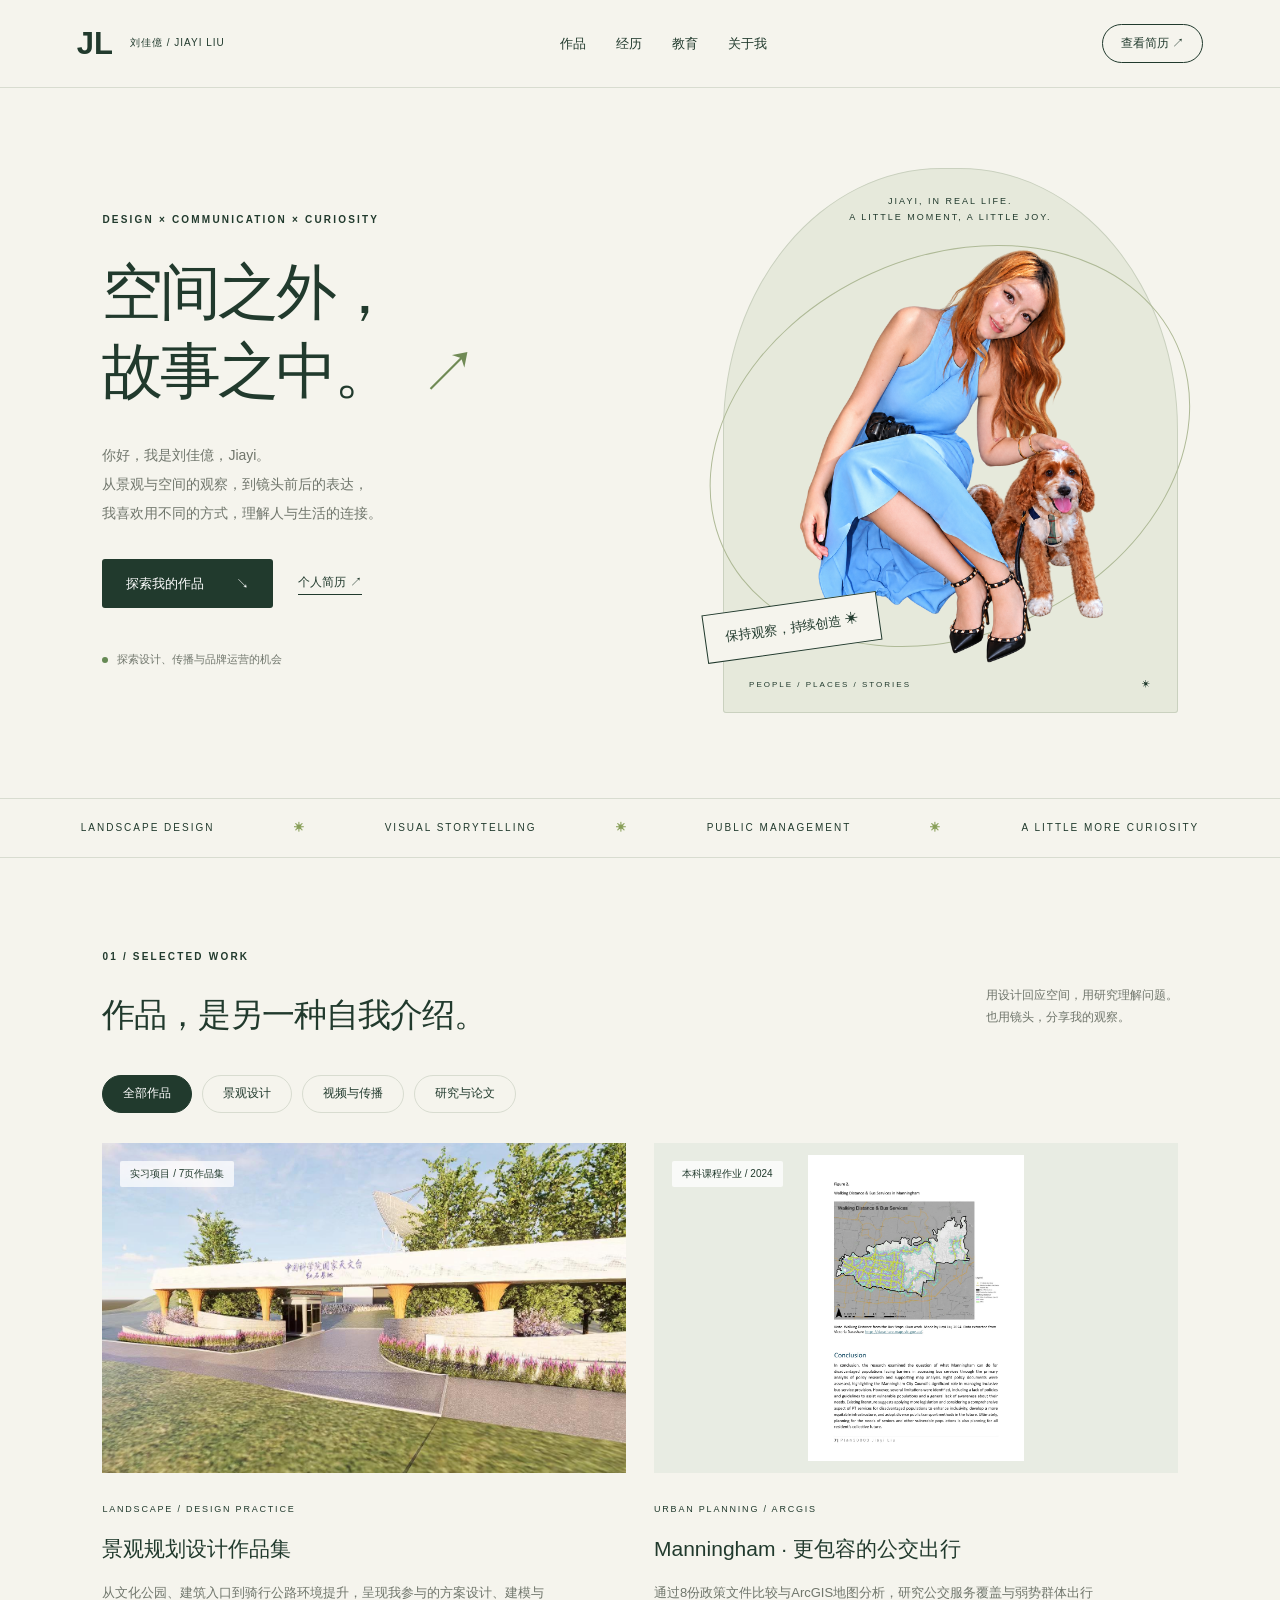
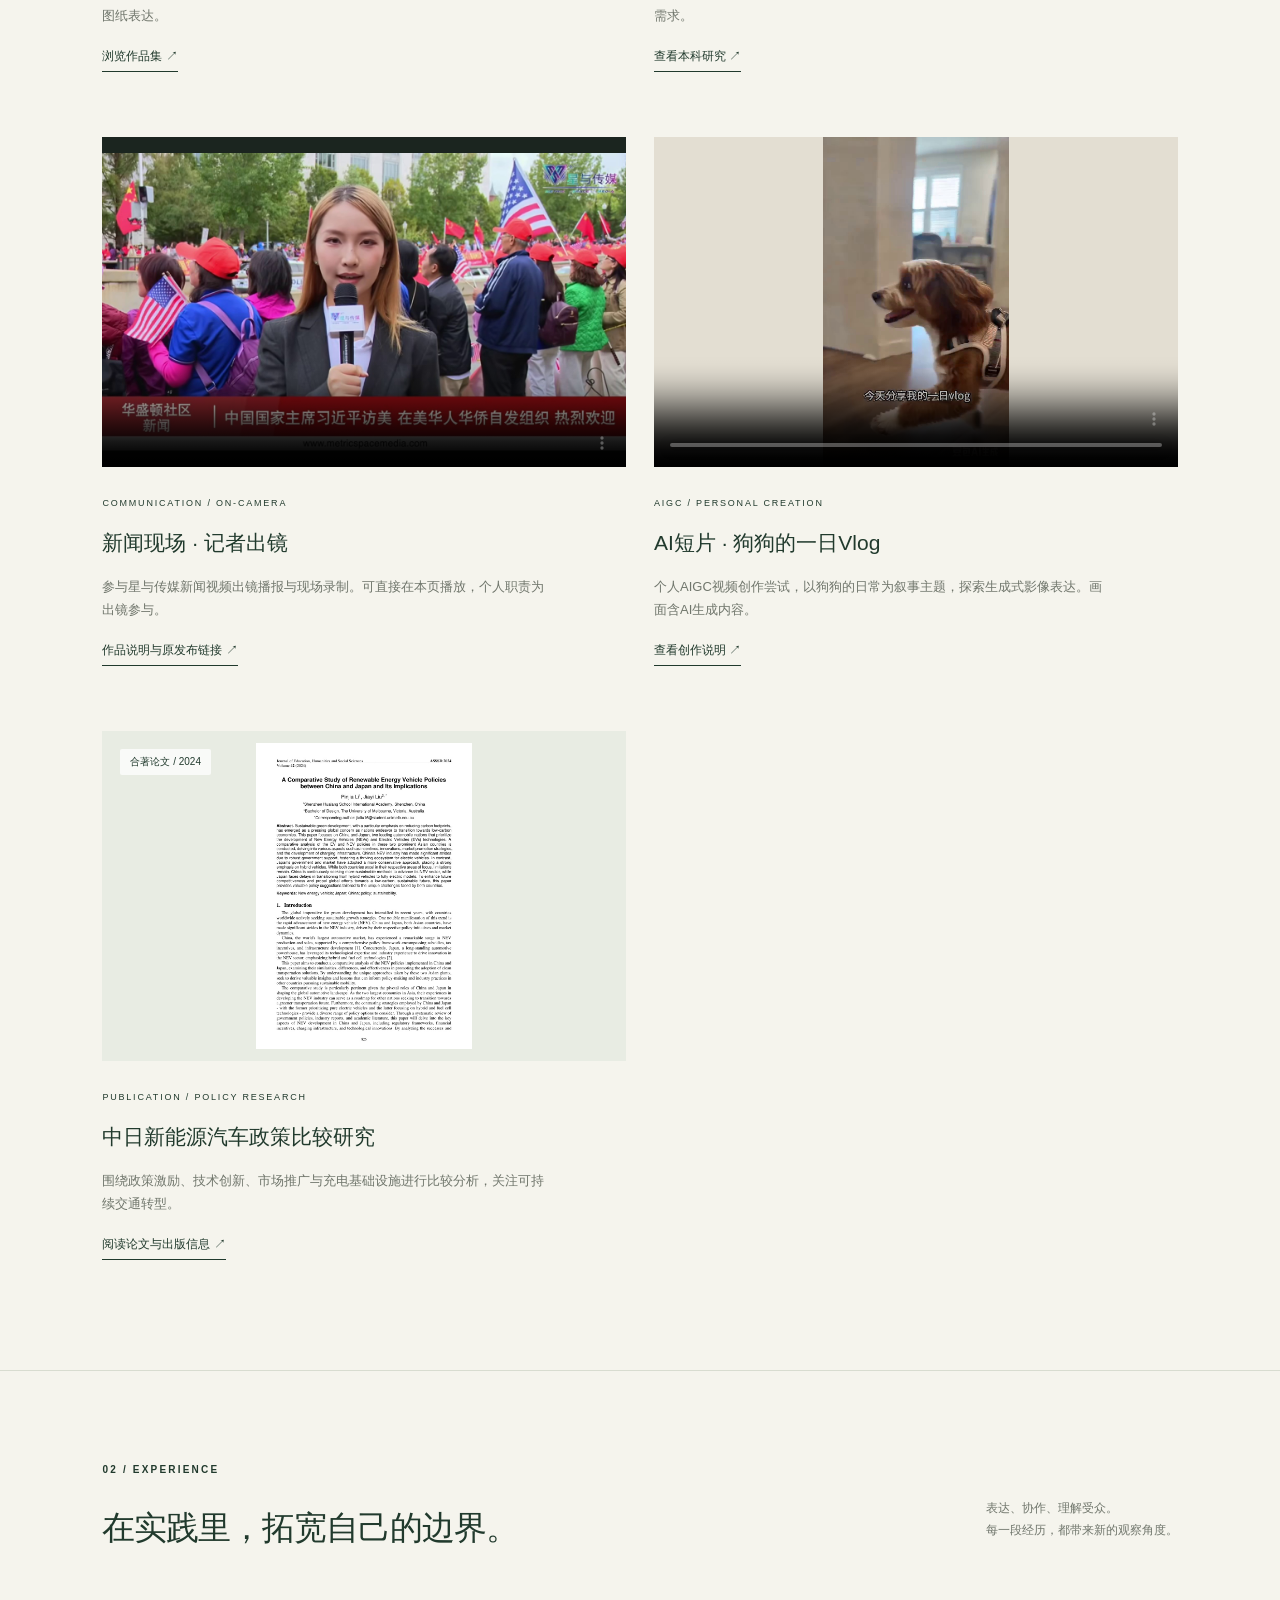
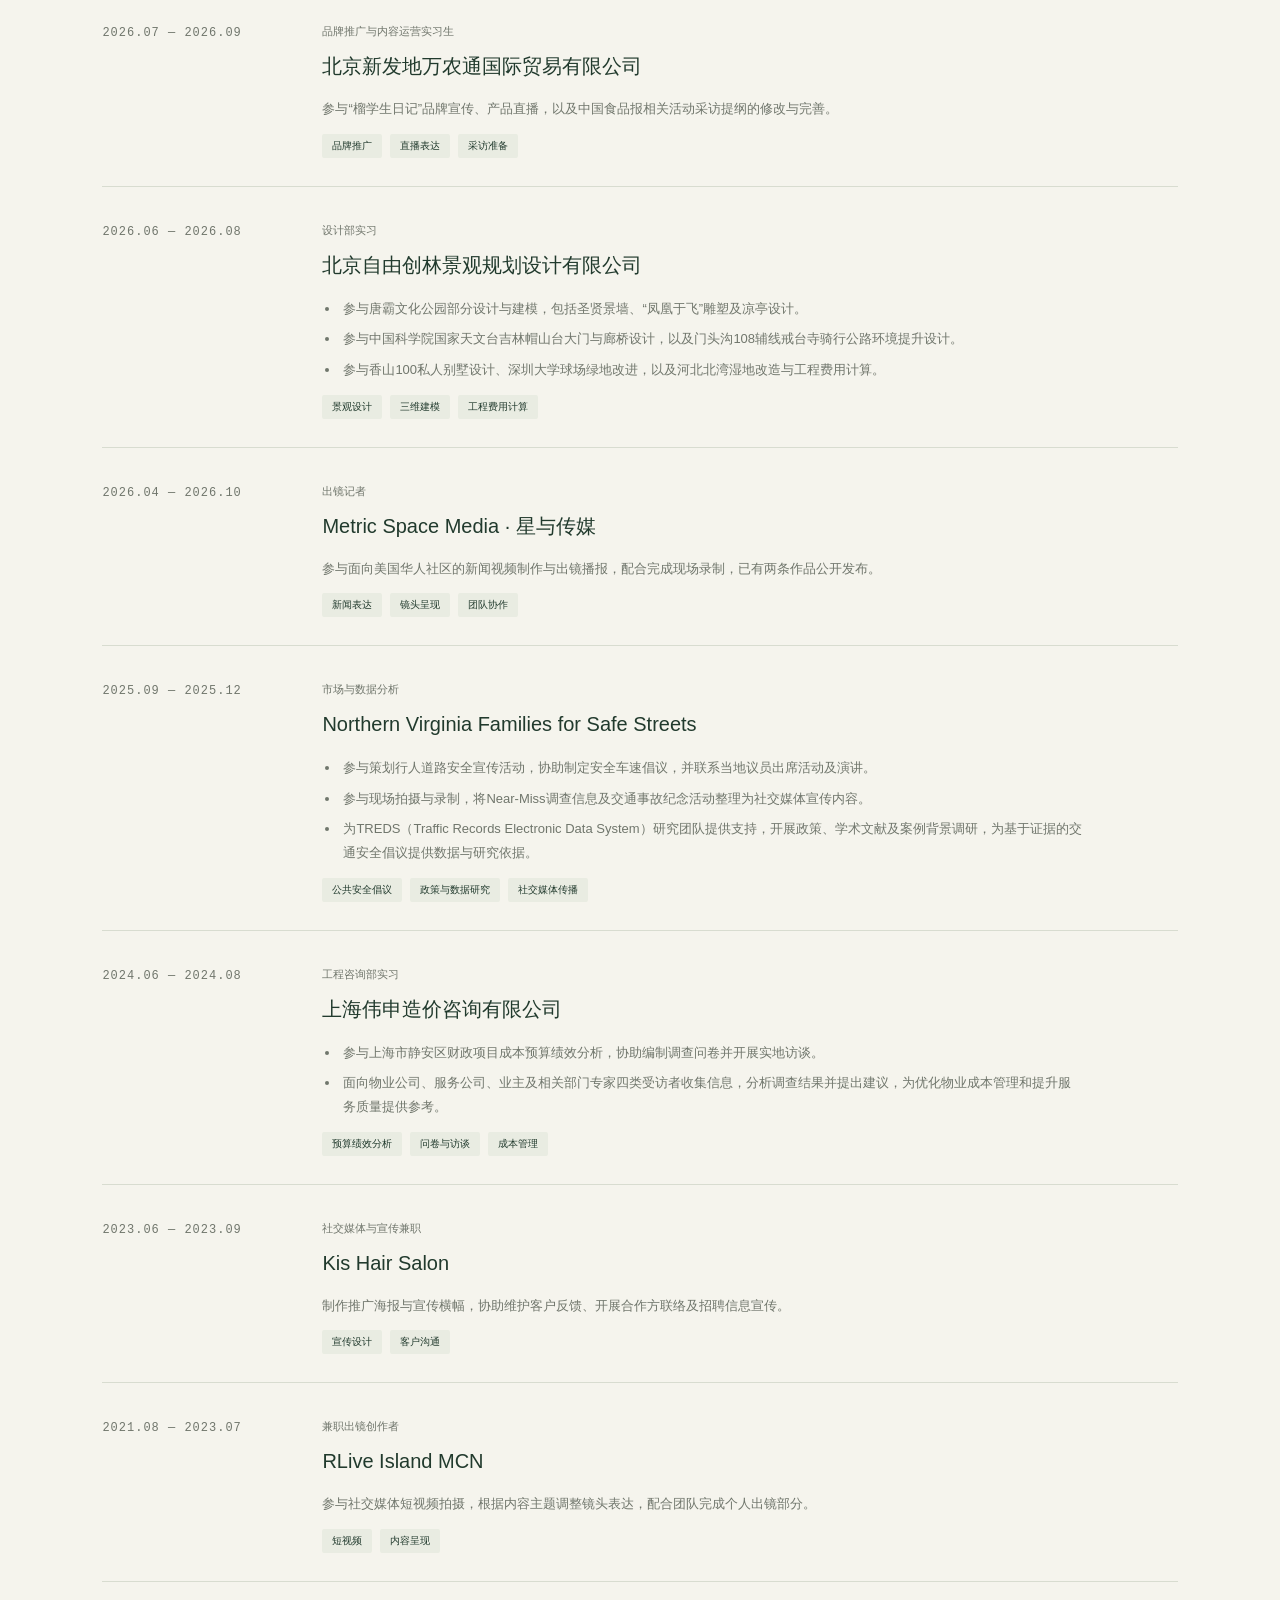
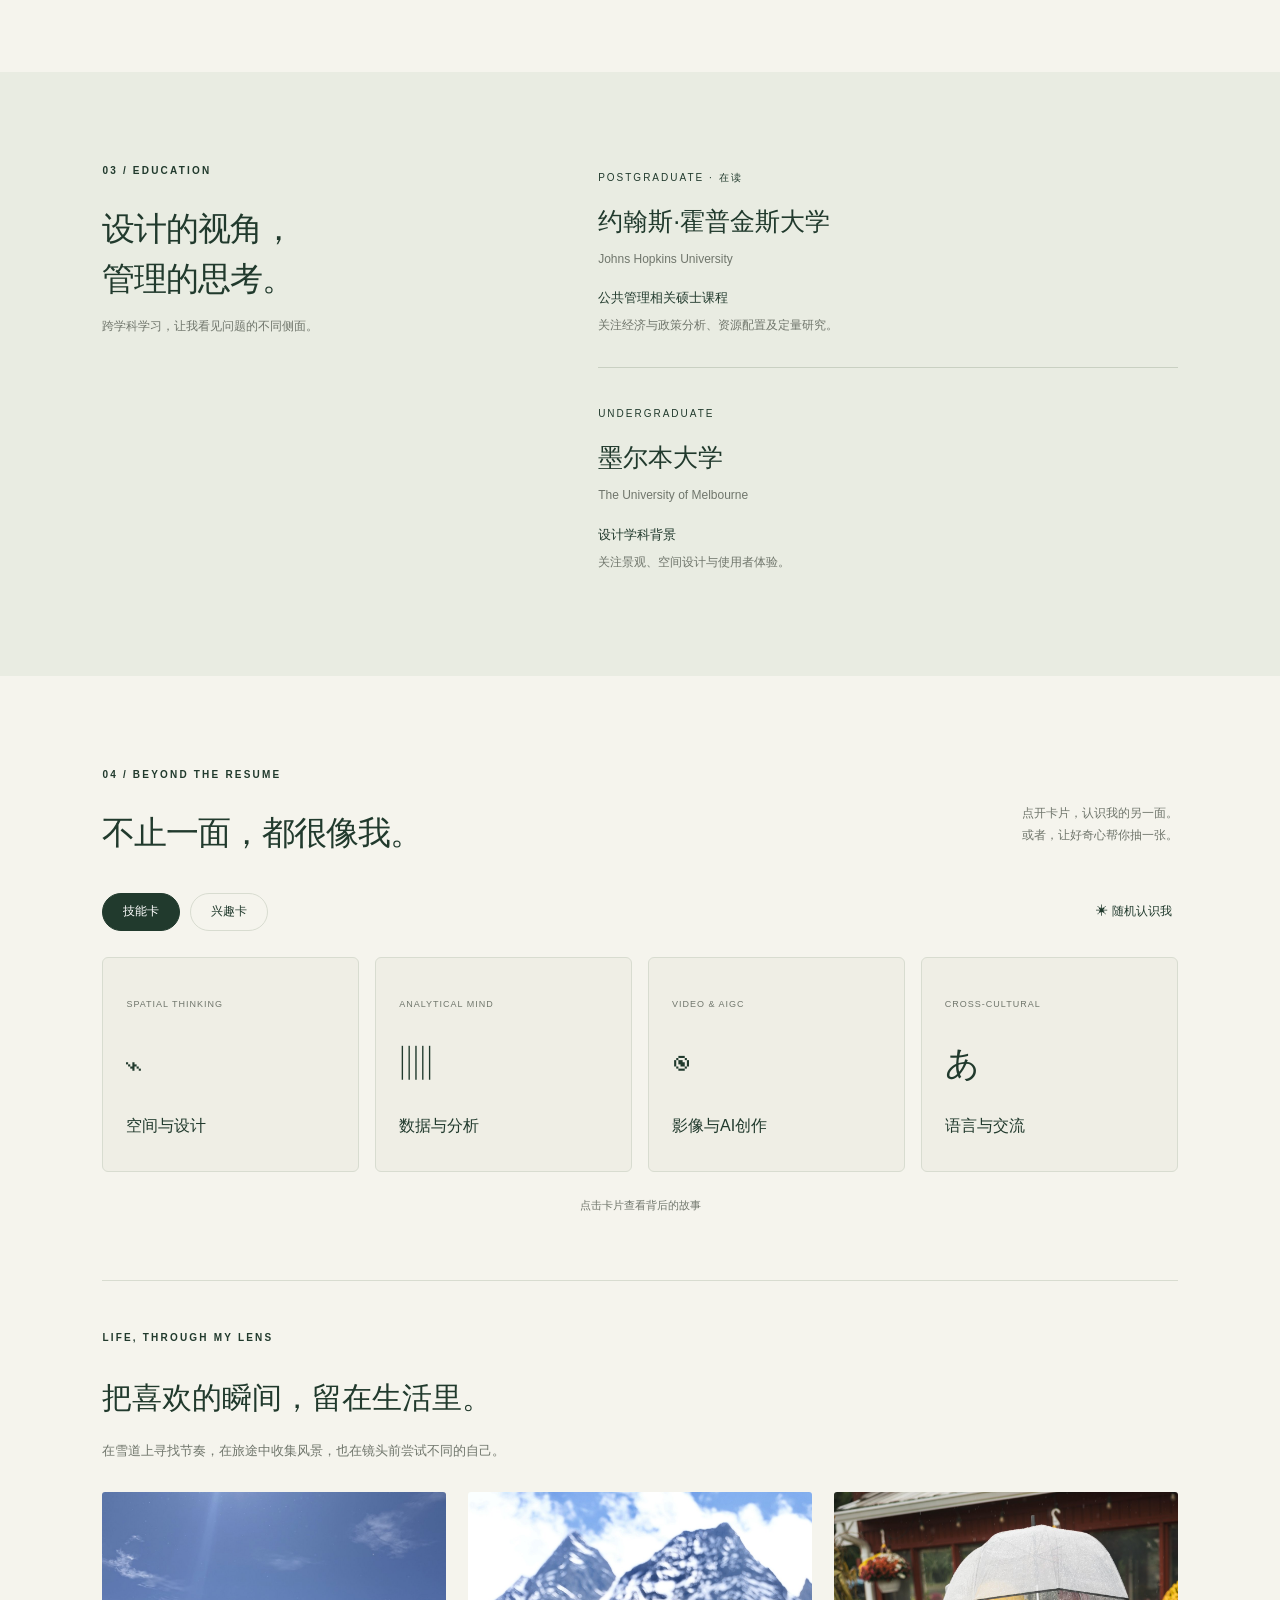
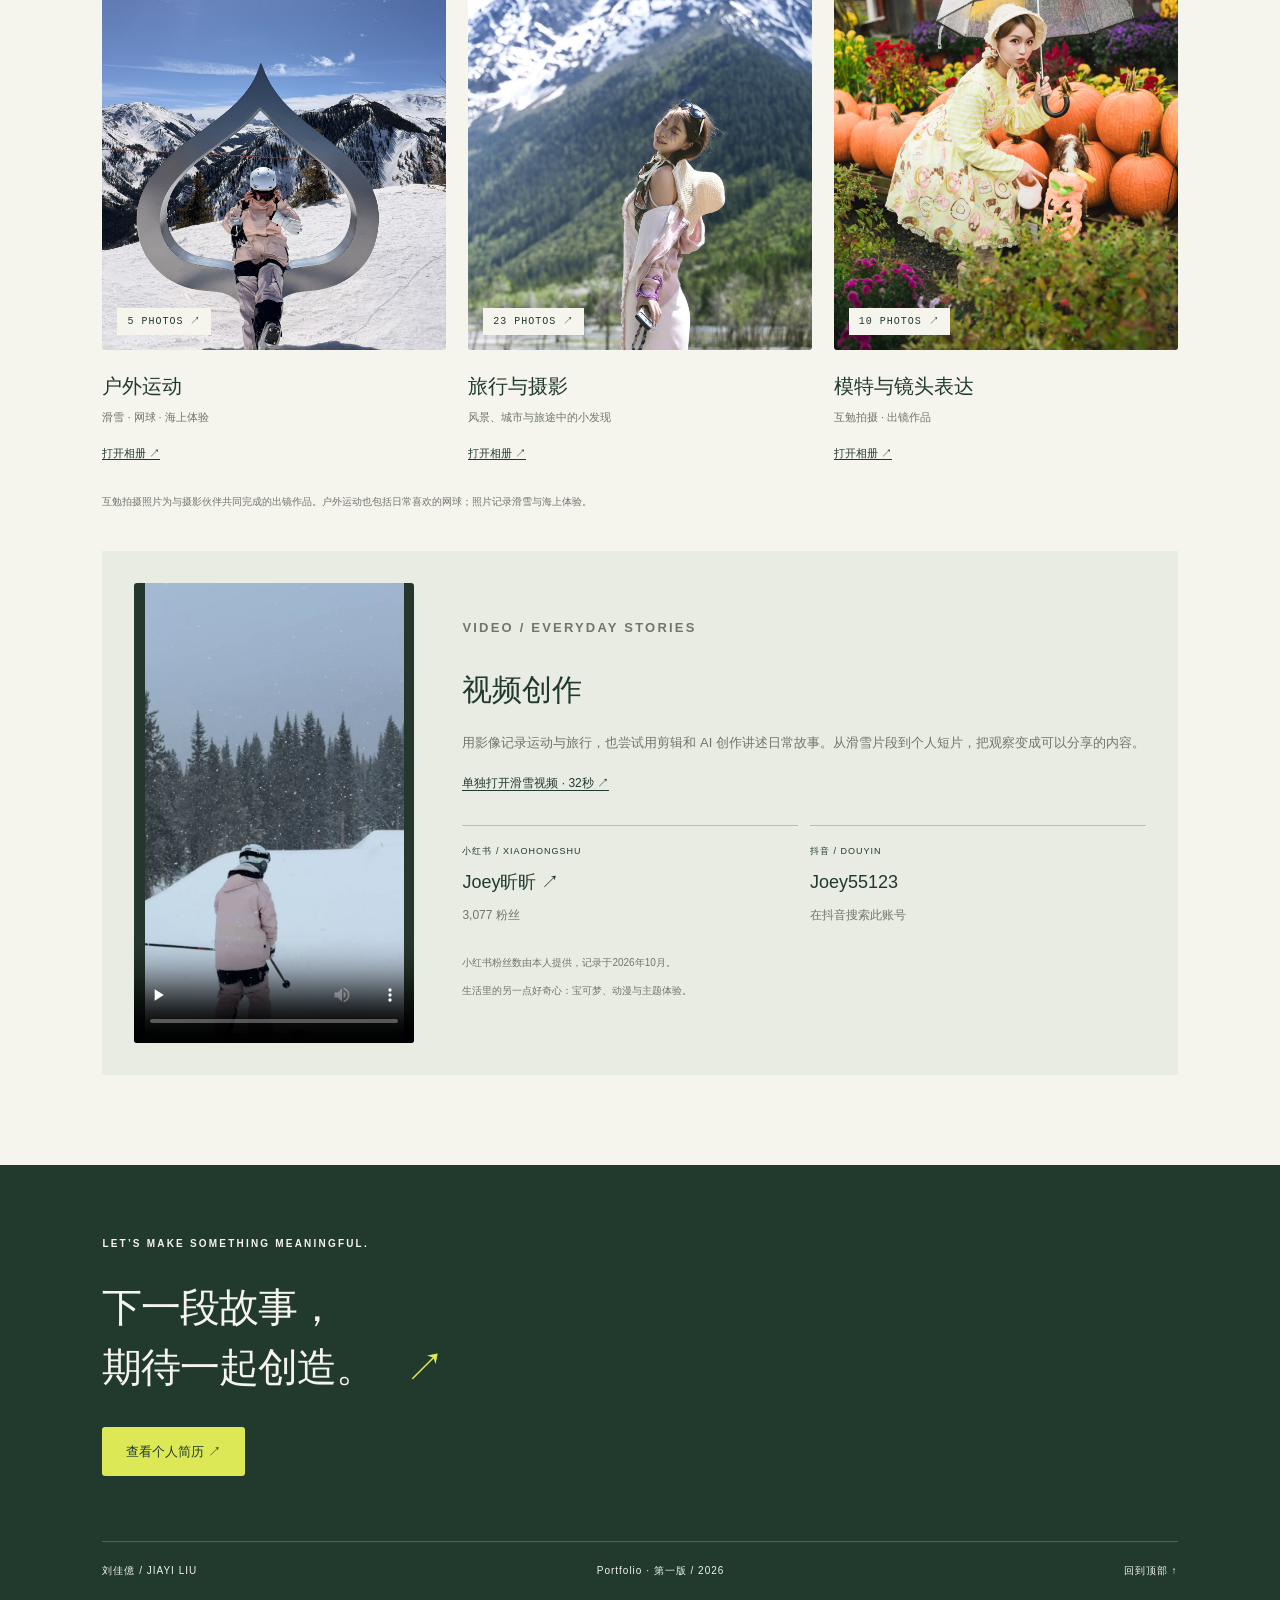
==== commit 44503c07: "Display updated homepage portrait" ====
--- a/index.html
+++ b/index.html
@@ -1,7 +1,7 @@
 <!doctype html>
 <html lang="zh-CN"><head><meta charset="UTF-8"><meta name="viewport" content="width=device-width,initial-scale=1"><meta name="description" content="刘佳億 Jiayi Liu 的个人作品集：景观设计、视频表达与跨学科学习。"><title>Jiayi Liu — 空间之外，故事之中</title><link rel="stylesheet" href="style.css"></head>
 <body><header><a class="logo" href="#home">JL<span>刘佳億 / JIAYI LIU</span></a><nav aria-label="主导航"><a href="#work">作品</a><a href="#experience">经历</a><a href="#education">教育</a><a href="#play">关于我</a></nav><a class="nav-resume" href="resume.html" target="_blank">查看简历 ↗</a></header>
-<main><section class="hero" id="home"><div class="hero-copy"><p class="eyebrow">DESIGN × COMMUNICATION × CURIOSITY</p><h1>空间之外，<br>故事<span class="serif">之中。</span><i>↗</i></h1><p class="intro">你好，我是刘佳億，Jiayi。<br>从景观与空间的观察，到镜头前后的表达，<br>我喜欢用不同的方式，理解人与生活的连接。</p><div class="hero-actions"><a class="button" href="#work">探索我的作品 <span>↘</span></a><a class="text-link" href="resume.html" target="_blank">个人简历 ↗</a></div><div class="availability"><span></span>探索设计、传播与品牌运营的机会</div></div><div class="hero-art portrait-art"><div class="art-label">JIAYI, IN REAL LIFE.<br>A LITTLE MOMENT, A LITTLE JOY.</div><div class="portrait-orbit" aria-hidden="true"></div><img class="hero-portrait" src="jiayi-and-dog.png" alt="刘佳億身穿浅蓝色连衣裙，与狗狗一起的生活照" width="1024" height="1536" fetchpriority="high"><span class="floating-tag">保持观察，持续创造 ✳</span><div class="art-caption"><span>PEOPLE / PLACES / STORIES</span><span>✳</span></div></div></section>
+<main><section class="hero" id="home"><div class="hero-copy"><p class="eyebrow">DESIGN × COMMUNICATION × CURIOSITY</p><h1>空间之外，<br>故事<span class="serif">之中。</span><i>↗</i></h1><p class="intro">你好，我是刘佳億，Jiayi。<br>从景观与空间的观察，到镜头前后的表达，<br>我喜欢用不同的方式，理解人与生活的连接。</p><div class="hero-actions"><a class="button" href="#work">探索我的作品 <span>↘</span></a><a class="text-link" href="resume.html" target="_blank">个人简历 ↗</a></div><div class="availability"><span></span>探索设计、传播与品牌运营的机会</div></div><div class="hero-art portrait-art"><div class="art-label">JIAYI, IN REAL LIFE.<br>A LITTLE MOMENT, A LITTLE JOY.</div><div class="portrait-orbit" aria-hidden="true"></div><img class="hero-portrait" src="jiayi-and-dog-rockstud.png" alt="刘佳億身穿浅蓝色连衣裙，与狗狗一起的生活照" width="1024" height="1536" fetchpriority="high"><span class="floating-tag">保持观察，持续创造 ✳</span><div class="art-caption"><span>PEOPLE / PLACES / STORIES</span><span>✳</span></div></div></section>
 <div class="ticker"><span>LANDSCAPE DESIGN</span><b>✳</b><span>VISUAL STORYTELLING</span><b>✳</b><span>PUBLIC MANAGEMENT</span><b>✳</b><span>A LITTLE MORE CURIOSITY</span></div>
 <section id="work" class="section"><div class="section-head"><div><p class="eyebrow">01 / SELECTED WORK</p><h2>作品，是另一种自我介绍。</h2></div><p>用设计回应空间，用研究理解问题。<br>也用镜头，分享我的观察。</p></div><div class="filters" role="group" aria-label="作品分类"><button class="active" data-filter="all" aria-pressed="true">全部作品</button><button data-filter="landscape" aria-pressed="false">景观设计</button><button data-filter="video" aria-pressed="false">视频与传播</button><button data-filter="research" aria-pressed="false">研究与论文</button></div><div class="works"><article class="work" data-type="landscape"><div class="cover real-cover"><img src="landscape-cover.jpeg" alt="天文台入口设计效果图，选自个人景观规划设计作品集" loading="lazy"><span class="draft-badge">实习项目 / 7页作品集</span></div><div class="work-info"><span>LANDSCAPE / DESIGN PRACTICE</span><h3>景观规划设计作品集</h3><p>从文化公园、建筑入口到骑行公路环境提升，呈现我参与的方案设计、建模与图纸表达。</p><button class="detail-link" data-project="landscape">浏览作品集 ↗</button></div></article><article class="work" data-type="research"><div class="cover real-cover"><img src="undergraduate-report-p7.jpg" alt="Manningham公交服务与步行范围分析图" loading="lazy"><span class="draft-badge">本科课程作业 / 2024</span></div><div class="work-info"><span>URBAN PLANNING / ARCGIS</span><h3>Manningham · 更包容的公交出行</h3><p>通过8份政策文件比较与ArcGIS地图分析，研究公交服务覆盖与弱势群体出行需求。</p><button class="detail-link" data-project="undergraduate">查看本科研究 ↗</button></div></article><article class="work" data-type="video"><div class="cover video-cover "><video controls playsinline preload="metadata" poster="reporter-film-poster.jpg" aria-label="新闻现场出镜视频"><source src="reporter-film.mp4" type="video/mp4">浏览器无法播放时，可<a href="reporter-film.mp4">打开视频文件</a>。</video></div><div class="work-info"><span>COMMUNICATION / ON-CAMERA</span><h3>新闻现场 · 记者出镜</h3><p>参与星与传媒新闻视频出镜播报与现场录制。可直接在本页播放，个人职责为出镜参与。</p><button class="detail-link" data-project="news">作品说明与原发布链接 ↗</button></div></article><article class="work" data-type="video"><div class="cover video-cover vertical"><video controls playsinline preload="metadata" poster="aigc-film-poster.jpg" aria-label="AI生成短片：狗狗的一日Vlog"><source src="aigc-film.mp4" type="video/mp4">浏览器无法播放时，可<a href="aigc-film.mp4">打开视频文件</a>。</video></div><div class="work-info"><span>AIGC / PERSONAL CREATION</span><h3>AI短片 · 狗狗的一日Vlog</h3><p>个人AIGC视频创作尝试，以狗狗的日常为叙事主题，探索生成式影像表达。画面含AI生成内容。</p><button class="detail-link" data-project="personal">查看创作说明 ↗</button></div></article><article class="work" data-type="research"><div class="cover real-cover"><img src="published-paper-p1.jpg" alt="中日新能源汽车政策比较论文首页" loading="lazy"><span class="draft-badge">合著论文 / 2024</span></div><div class="work-info"><span>PUBLICATION / POLICY RESEARCH</span><h3>中日新能源汽车政策比较研究</h3><p>围绕政策激励、技术创新、市场推广与充电基础设施进行比较分析，关注可持续交通转型。</p><button class="detail-link" data-project="paper">阅读论文与出版信息 ↗</button></div></article></div></section>
 <section class="experience section" id="experience"><div class="section-head"><div><p class="eyebrow">02 / EXPERIENCE</p><h2>在实践里，拓宽自己的边界。</h2></div><p>表达、协作、理解受众。<br>每一段经历，都带来新的观察角度。</p></div><div class="timeline">
